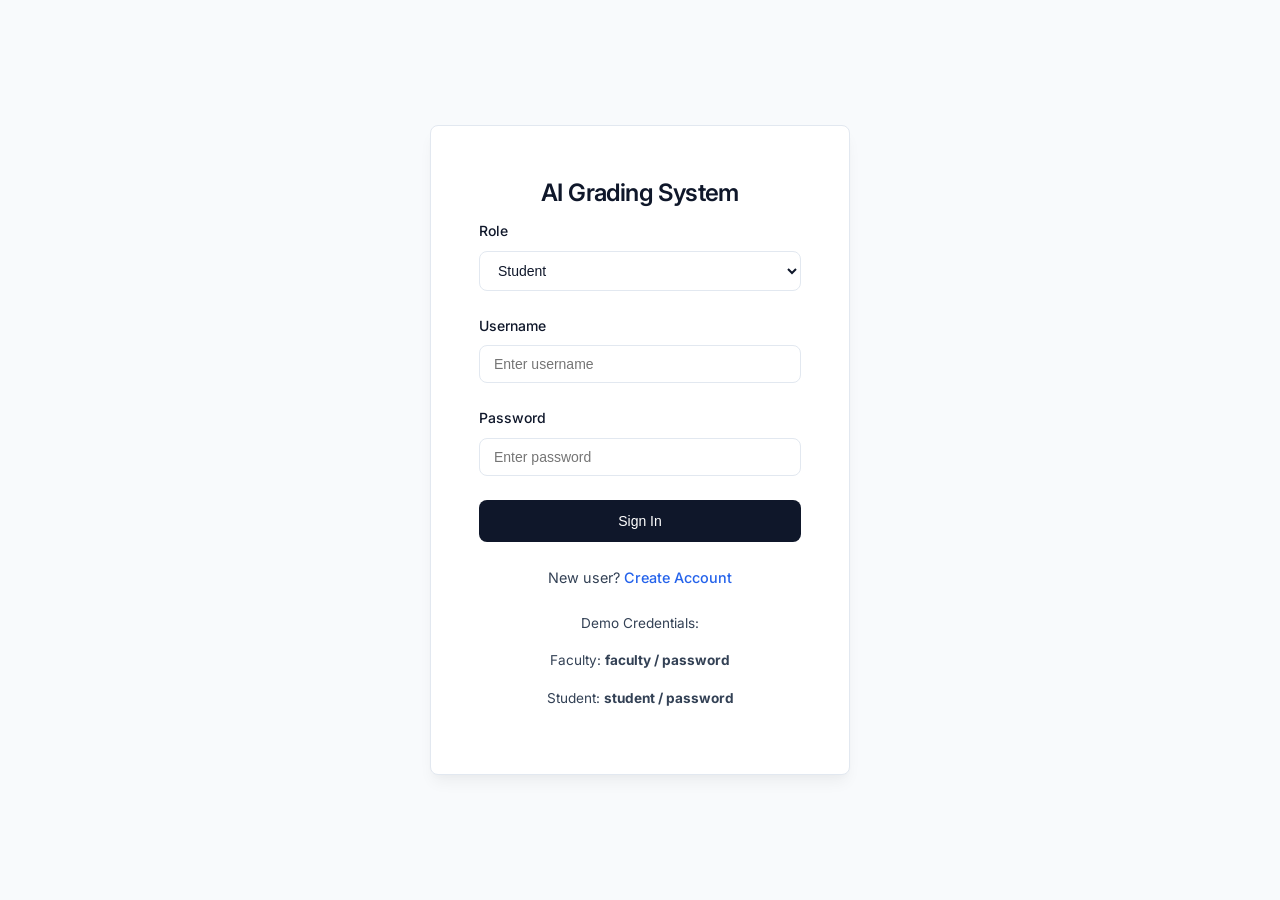
==== frontend/student/submit-assignment.html @ 60bc6533 "updated frontend and backend" ====
<!DOCTYPE html>
<html lang="en">

<head>
    <meta charset="UTF-8">
    <meta name="viewport" content="width=device-width, initial-scale=1.0">
    <title>Submit Assignment - AI Grading System</title>
    <link rel="stylesheet" href="../css/styles.css">
    <link rel="preconnect" href="https://fonts.googleapis.com">
    <link rel="preconnect" href="https://fonts.gstatic.com" crossorigin>
    <link href="https://fonts.googleapis.com/css2?family=Inter:wght@300;400;500;600;700&display=swap" rel="stylesheet">
</head>

<body>

    <nav class="navbar">
        <div class="container">
            <a href="student-dashboard.html" class="navbar-brand">AI Grading System</a>
            <div class="navbar-nav">
                <span style="color: #6b7280;">Welcome, <span id="userName"
                        style="font-weight: 600; color: #1f2937;">Student</span></span>
            </div>
        </div>
    </nav>

    <div class="container">
        <a href="view-assignments.html" style="margin-bottom: 1rem; display: inline-block;">&larr; Back to List</a>

        <div class="card">
            <h1 id="asgTitle" style="margin-bottom: 0.5rem;">Assignment Title</h1>
            <p id="asgDesc" style="margin-bottom: 2rem;">Description...</p>
            <div id="pdfContainer" style="margin-bottom: 2rem; display: none;">
                <a href="#" id="pdfLink" class="btn btn-secondary" target="_blank"
                    style="display: inline-flex; align-items: center; gap: 0.5rem;">
                    📄 View Assignment PDF
                </a>
            </div>

            <form id="submissionForm">
                <div id="questionsWrapper">
                    <!-- Dynamic Questions -->
                </div>

                <div class="form-group"
                    style="margin-top: 2rem; background: #f8fafc; padding: 1.5rem; border: 1px solid var(--border-color); border-radius: 0.5rem;">
                    <label class="form-label" style="font-weight: 600;">Upload Answer PDF (Required)</label>
                    <input type="file" id="solutionFile" class="form-control" accept=".pdf" required>
                    <small style="color: var(--text-muted); display: block; margin-top: 0.5rem;">
                        Upload your answer paper as a PDF file. The AI will automatically grade it.
                    </small>
                </div>

                <div style="margin-top: 2rem; border-top: 1px solid #eee; padding-top: 1rem;">
                    <button type="submit" class="btn btn-primary btn-lg">Submit Assignment</button>
                    <p style="margin-top: 0.5rem; font-size: 0.85rem; color: #6b7280;">
                        * Submitting will trigger the AI Auto-Grader immediately.
                    </p>
                </div>
            </form>
        </div>
    </div>

    <script src="../js/data.js"></script>
    <script src="../js/sidebar.js"></script>
    <script src="../js/student.js"></script>
</body>

</html>
---- frontend/css/styles.css ----
:root {
    /* Professional Corporate Palette */
    --primary-color: #0f172a;
    /* Slate 900 */
    --primary-hover: #1e293b;
    /* Slate 800 */
    --accent-color: #2563eb;
    /* Blue 600 */
    --bg-color: #f8fafc;
    /* Slate 50 */
    --card-bg: #ffffff;
    --text-color: #334155;
    /* Slate 700 */
    --text-heading: #0f172a;
    /* Slate 900 */
    --text-muted: #64748b;
    /* Slate 500 */
    --border-color: #e2e8f0;
    /* Slate 200 */

    /* Subtle Shadows */
    --shadow-sm: 0 1px 2px 0 rgba(0, 0, 0, 0.05);
    --shadow-md: 0 4px 6px -1px rgba(0, 0, 0, 0.05), 0 2px 4px -1px rgba(0, 0, 0, 0.03);
    --shadow-lg: 0 10px 15px -3px rgba(0, 0, 0, 0.05), 0 4px 6px -2px rgba(0, 0, 0, 0.02);

    --font-family: 'Inter', system-ui, -apple-system, sans-serif;
    --radius: 0.5rem;
}

* {
    box-sizing: border-box;
    margin: 0;
    padding: 0;
}

body {
    font-family: var(--font-family);
    background-color: var(--bg-color);
    color: var(--text-color);
    line-height: 1.6;
    min-height: 100vh;
    display: flex;
    flex-direction: column;
    -webkit-font-smoothing: antialiased;
}

/* Typography */
h1,
h2,
h3,
h4,
h5,
h6 {
    font-weight: 600;
    color: var(--text-heading);
    margin-bottom: 0.75rem;
    letter-spacing: -0.025em;
}

h1 {
    font-size: 2rem;
}

h2 {
    font-size: 1.5rem;
}

h3 {
    font-size: 1.25rem;
}

p {
    margin-bottom: 1rem;
    color: var(--text-color);
}

a {
    color: var(--accent-color);
    text-decoration: none;
    font-weight: 500;
    transition: color 0.2s;
}

a:hover {
    color: #1d4ed8;
}

/* Utilities */
.container {
    max-width: 1100px;
    margin: 0 auto;
    padding: 2rem;
    width: 100%;
}

.card {
    background: var(--card-bg);
    border: 1px solid var(--border-color);
    border-radius: var(--radius);
    box-shadow: var(--shadow-sm);
    padding: 2rem;
    margin-bottom: 1.5rem;
    transition: box-shadow 0.2s, transform 0.2s;
}

.card:hover {
    box-shadow: var(--shadow-md);
}

/* Buttons */
.btn {
    display: inline-flex;
    align-items: center;
    justify-content: center;
    padding: 0.625rem 1.25rem;
    border-radius: var(--radius);
    font-weight: 500;
    cursor: pointer;
    border: 1px solid transparent;
    transition: all 0.2s ease;
    font-size: 0.875rem;
    line-height: 1.25rem;
}

.btn-primary {
    background-color: var(--primary-color);
    color: white;
}

.btn-primary:hover {
    background-color: var(--primary-hover);
    transform: translateY(-1px);
}

.btn-secondary {
    background-color: white;
    border-color: var(--border-color);
    color: var(--text-heading);
}

.btn-secondary:hover {
    background-color: #f1f5f9;
    border-color: #cbd5e1;
}

.btn-danger {
    background-color: #fee2e2;
    color: #991b1b;
    border-color: #fca5a5;
}

.btn-danger:hover {
    background-color: #fecaca;
}

.btn-lg {
    padding: 0.75rem 1.5rem;
    font-size: 1rem;
}

/* Forms */
.form-group {
    margin-bottom: 1.5rem;
}

.form-label {
    display: block;
    margin-bottom: 0.5rem;
    font-weight: 500;
    font-size: 0.875rem;
    color: var(--text-heading);
}

.form-control {
    width: 100%;
    padding: 0.625rem 0.875rem;
    border: 1px solid var(--border-color);
    border-radius: var(--radius);
    font-size: 0.875rem;
    color: var(--text-heading);
    background-color: white;
    transition: border-color 0.2s, box-shadow 0.2s;
}

.form-control:focus {
    outline: none;
    border-color: var(--accent-color);
    box-shadow: 0 0 0 3px rgba(37, 99, 235, 0.1);
}

textarea.form-control {
    min-height: 120px;
    resize: vertical;
}

/* Navbar */
.navbar {
    background: white;
    border-bottom: 1px solid var(--border-color);
    padding: 1rem 0;
    margin-bottom: 2rem;
    position: sticky;
    top: 0;
    z-index: 10;
}

.navbar .container {
    display: flex;
    justify-content: space-between;
    align-items: center;
    padding-top: 0;
    padding-bottom: 0;
}

.navbar-brand {
    font-size: 1.25rem;
    font-weight: 700;
    color: var(--primary-color);
    text-transform: uppercase;
    letter-spacing: 0.05em;
}

.navbar-nav {
    display: flex;
    gap: 2rem;
    align-items: center;
}

.nav-link {
    color: var(--text-muted);
    font-size: 0.875rem;
    font-weight: 500;
}

.nav-link:hover {
    color: var(--text-heading);
}

/* Authentication Page */
.auth-container {
    min-height: 100vh;
    display: flex;
    align-items: center;
    justify-content: center;
    background-color: var(--bg-color);
    padding: 1rem;
}

.auth-card {
    background: white;
    border-radius: var(--radius);
    padding: 3rem;
    width: 100%;
    max-width: 420px;
    border: 1px solid var(--border-color);
    box-shadow: var(--shadow-lg);
}

.auth-title {
    text-align: center;
    margin-bottom: 0.5rem;
    font-size: 1.5rem;
}

.auth-subtitle {
    text-align: center;
    color: var(--text-muted);
    margin-bottom: 2rem;
    font-size: 0.875rem;
}

/* Dashboard Styling */
.dashboard-grid {
    display: grid;
    grid-template-columns: repeat(auto-fit, minmax(260px, 1fr));
    gap: 1.5rem;
}

.stat-card {
    background: white;
    padding: 1.5rem;
    border-radius: var(--radius);
    border: 1px solid var(--border-color);
    box-shadow: var(--shadow-sm);
    display: flex;
    flex-direction: column;
}

.stat-value {
    font-size: 2.25rem;
    font-weight: 700;
    color: var(--primary-color);
    margin-top: 0.5rem;
    line-height: 1;
}

.stat-label {
    color: var(--text-muted);
    font-weight: 600;
    font-size: 0.75rem;
    text-transform: uppercase;
    letter-spacing: 0.05em;
}

/* Assignment List */
.assignment-list {
    margin-top: 1.5rem;
}

.assignment-item {
    background: white;
    border: 1px solid var(--border-color);
    border-radius: var(--radius);
    padding: 1.25rem;
    margin-bottom: 0.75rem;
    display: flex;
    justify-content: space-between;
    align-items: center;
    gap: 1rem;
    transition: border-color 0.2s;
}

.assignment-item:hover {
    border-color: var(--accent-color);
}

.assignment-info h3 {
    margin-bottom: 0.25rem;
    font-size: 1.125rem;
}

.assignment-meta {
    color: var(--text-muted);
    font-size: 0.875rem;
    display: flex;
    gap: 0.75rem;
    align-items: center;
}

/* Badges */
.badge {
    padding: 0.125rem 0.625rem;
    border-radius: 9999px;
    font-size: 0.75rem;
    font-weight: 600;
    border: 1px solid transparent;
}

.badge-blue {
    background-color: #eff6ff;
    color: #1d4ed8;
    border-color: #dbeafe;
}

.badge-green {
    background-color: #f0fdf4;
    color: #15803d;
    border-color: #dcfce7;
}

.badge-yellow {
    background-color: #fefce8;
    color: #a16207;
    border-color: #fef9c3;
}

/* Questions Container */
.question-container {
    background: #f8fafc;
    border: 1px solid var(--border-color);
    border-radius: var(--radius);
    padding: 1.5rem;
    margin-bottom: 1.5rem;
    position: relative;
}

.remove-question-btn {
    position: absolute;
    top: 1rem;
    right: 1rem;
    color: #ef4444;
    cursor: pointer;
    font-size: 0.75rem;
    font-weight: 600;
    text-transform: uppercase;
}

.remove-question-btn:hover {
    text-decoration: underline;
}

/* AI Result */
.ai-result-card {
    text-align: center;
    padding: 4rem 2rem;
    max-width: 800px;
    margin: 0 auto;
}

.grade-circle {
    width: 140px;
    height: 140px;
    border-radius: 50%;
    background: white;
    border: 6px solid var(--accent-color);
    color: var(--text-heading);
    display: flex;
    align-items: center;
    justify-content: center;
    font-size: 3.5rem;
    font-weight: 800;
    margin: 0 auto 2rem;
}

.grade-circle.grade-A {
    border-color: #22c55e;
    color: #15803d;
}

.grade-circle.grade-B {
    border-color: #3b82f6;
    color: #1d4ed8;
}

.grade-circle.grade-C {
    border-color: #eab308;
    color: #a16207;
}

.grade-circle.grade-D {
    border-color: #f97316;
    color: #c2410c;
}

.grade-circle.grade-F {
    border-color: #ef4444;
    color: #b91c1c;
}

/* Responsive */
@media (max-width: 768px) {
    .container {
        padding: 1rem;
    }

    .navbar-nav {
        gap: 1rem;
    }

    .assignment-item {
        flex-direction: column;
        align-items: flex-start;
    }

    .assignment-item>div:last-child {
        width: 100%;
        margin-top: 1rem;
        text-align: right;
    }
}

/* --- SIDEBAR STYLES --- */
body.with-sidebar {
    padding-left: 260px;
    /* Width + spacing */
    transition: padding-left 0.3s ease;
}

.hamburger-btn {
    display: none;
    position: fixed;
    top: 1rem;
    left: 1rem;
    z-index: 1100;
    background: white;
    border: 1px solid var(--border-color);
    padding: 0.5rem;
    border-radius: 0.375rem;
    cursor: pointer;
    box-shadow: var(--shadow-sm);
    font-size: 1.25rem;
}

@media (max-width: 768px) {
    body.with-sidebar {
        padding-left: 0;
    }

    /* Fix overlap with hamburger */
    .navbar .container {
        padding-left: 3.5rem;
    }

    .hamburger-btn {
        display: block;
    }

    .sidebar {
        transform: translateX(-100%);
    }

    .sidebar.open {
        transform: translateX(0);
        box-shadow: 0 0 15px rgba(0, 0, 0, 0.2);
    }
}

.sidebar {
    position: fixed;
    top: 0;
    left: 0;
    width: 250px;
    height: 100vh;
    background: #ffffff;
    border-right: 1px solid var(--border-color);
    display: flex;
    flex-direction: column;
    z-index: 1000;
    box-shadow: var(--shadow-md);
    transition: transform 0.3s ease;
}

.sidebar-header {
    padding: 1.5rem;
    border-bottom: 1px solid var(--border-color);
    background: #f8fafc;
}

.user-profile {
    display: flex;
    align-items: center;
    gap: 1rem;
}

.user-avatar {
    width: 40px;
    height: 40px;
    border-radius: 50%;
    background: var(--primary-color);
    color: white;
    display: flex;
    align-items: center;
    justify-content: center;
    font-weight: 700;
    font-size: 1.2rem;
}

.user-info {
    font-size: 0.875rem;
}

.user-name {
    font-weight: 600;
    color: var(--text-heading);
}

.user-role {
    color: var(--text-muted);
    font-size: 0.75rem;
}

.sidebar-menu {
    flex: 1;
    overflow-y: auto;
    padding: 1rem 0;
}

.sidebar-footer {
    padding: 1rem;
    border-top: 1px solid var(--border-color);
}

.btn-logout {
    width: 100%;
    padding: 0.75rem;
    background: #fee2e2;
    color: #991b1b;
    border: none;
    border-radius: var(--radius);
    font-weight: 600;
    cursor: pointer;
    transition: background 0.2s;
}

.btn-logout:hover {
    background: #fecaca;
}

/* Tree Styles */
.tree-root,
.tree-root ul {
    list-style: none;
    padding-left: 1rem;
}

.tree-root {
    padding-left: 0.5rem;
}

.tree-item {
    margin-bottom: 0.25rem;
}

.tree-label {
    padding: 0.5rem 0.75rem;
    border-radius: 0.375rem;
    display: flex;
    align-items: center;
    gap: 0.5rem;
    color: var(--text-color);
    font-size: 0.9rem;
    user-select: none;
}

.tree-label:hover {
    background: #f1f5f9;
}

.tree-label.active {
    background: #eff6ff;
    color: var(--accent-color);
    font-weight: 500;
}

.status-done {
    color: #15803d;
}

.status-pending {
    color: #ca8a04;
}

/* Modal */
.modal-overlay {
    position: fixed;
    top: 0;
    left: 0;
    width: 100%;
    height: 100%;
    background: rgba(15, 23, 42, 0.6);
    display: none;
    align-items: center;
    justify-content: center;
    z-index: 100;
    backdrop-filter: blur(2px);
}

.modal-content {
    background: white;
    border-radius: var(--radius);
    width: 90%;
    max-width: 800px;
    max-height: 85vh;
    overflow-y: auto;
    box-shadow: var(--shadow-lg);
    animation: modalSlideIn 0.3s ease-out;
}

.modal-header {
    padding: 1.5rem;
    border-bottom: 1px solid var(--border-color);
    display: flex;
    justify-content: space-between;
    align-items: center;
    position: sticky;
    top: 0;
    background: white;
    z-index: 5;
}

.modal-body {
    padding: 1.5rem;
}

.close-modal {
    background: none;
    border: none;
    font-size: 1.5rem;
    cursor: pointer;
    color: var(--text-muted);
}

.close-modal:hover {
    color: var(--text-heading);
}

@keyframes modalSlideIn {
    from {
        opacity: 0;
        transform: translateY(20px);
    }

    to {
        opacity: 1;
        transform: translateY(0);
    }
}

/* Submissions Table */
.table {
    width: 100%;
    border-collapse: collapse;
}

.table th,
.table td {
    padding: 1rem;
    text-align: left;
    border-bottom: 1px solid var(--border-color);
}

.table th {
    font-weight: 600;
    color: var(--text-muted);
    font-size: 0.875rem;
    text-transform: uppercase;
    letter-spacing: 0.05em;
    background: #f8fafc;
}

.table tr:last-child td {
    border-bottom: none;
}

/* Mobile Overrides (Placed here for specificity) */
@media (max-width: 768px) {
    .sidebar-header {
        padding-top: 4rem !important;
    }
}
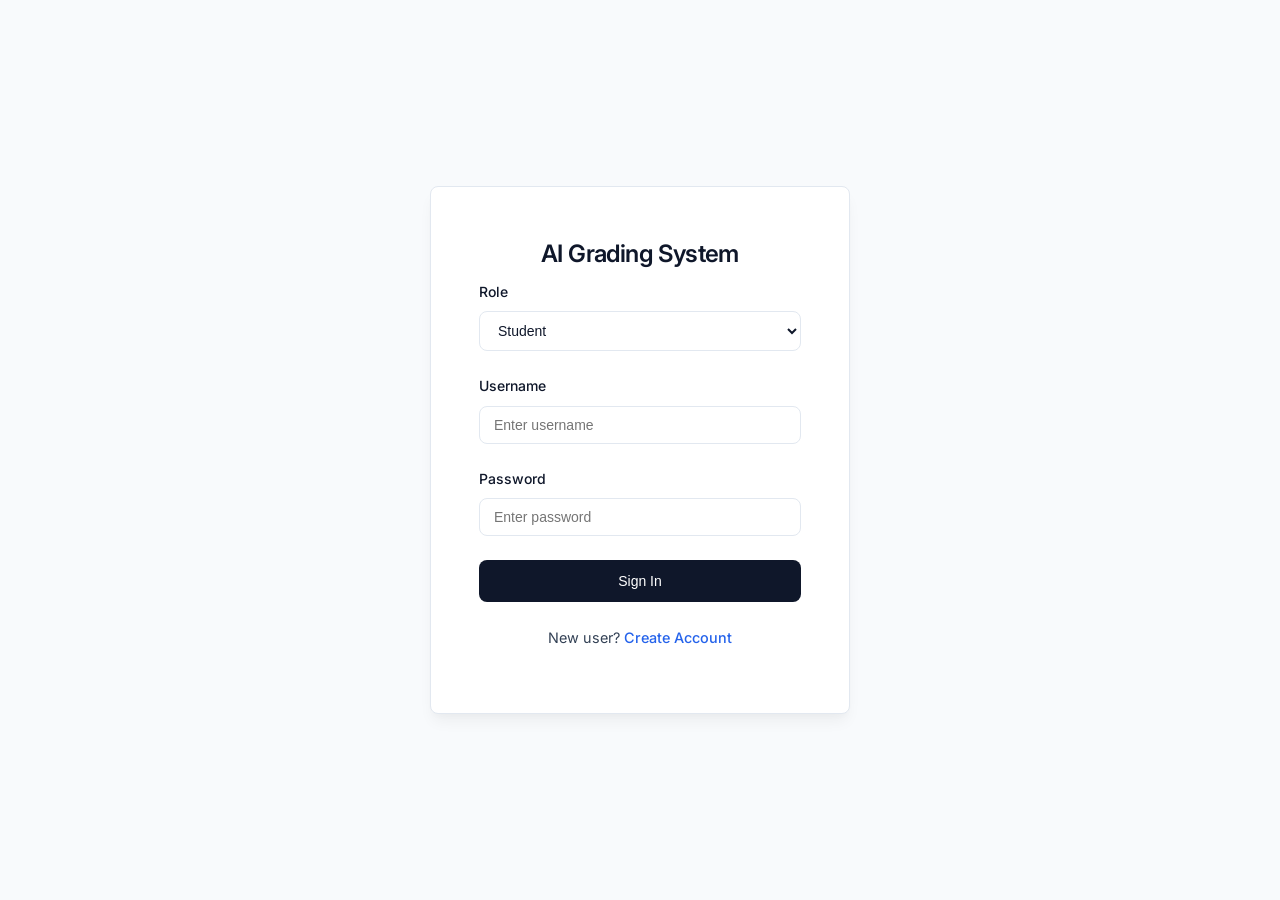
==== commit 858153df: "final changes" ====
--- a/frontend/student/submit-assignment.html
+++ b/frontend/student/submit-assignment.html
@@ -54,6 +54,9 @@
                     <button type="submit" class="btn btn-primary btn-lg">Submit Assignment</button>
                     <p style="margin-top: 0.5rem; font-size: 0.85rem; color: #6b7280;">
                         * Submitting will trigger the AI Auto-Grader immediately.
+                        <br>
+                        **NOTE : WE ARE USING FREE API FOR AI GRADING, SO IT MAY TAKE A FEW MINUTES TO PROCESS YOUR SUBMISSION.
+                    ALSO MIGHT FAIL IF THE SERVER IS OVERLOADED. 
                     </p>
                 </div>
             </form>
